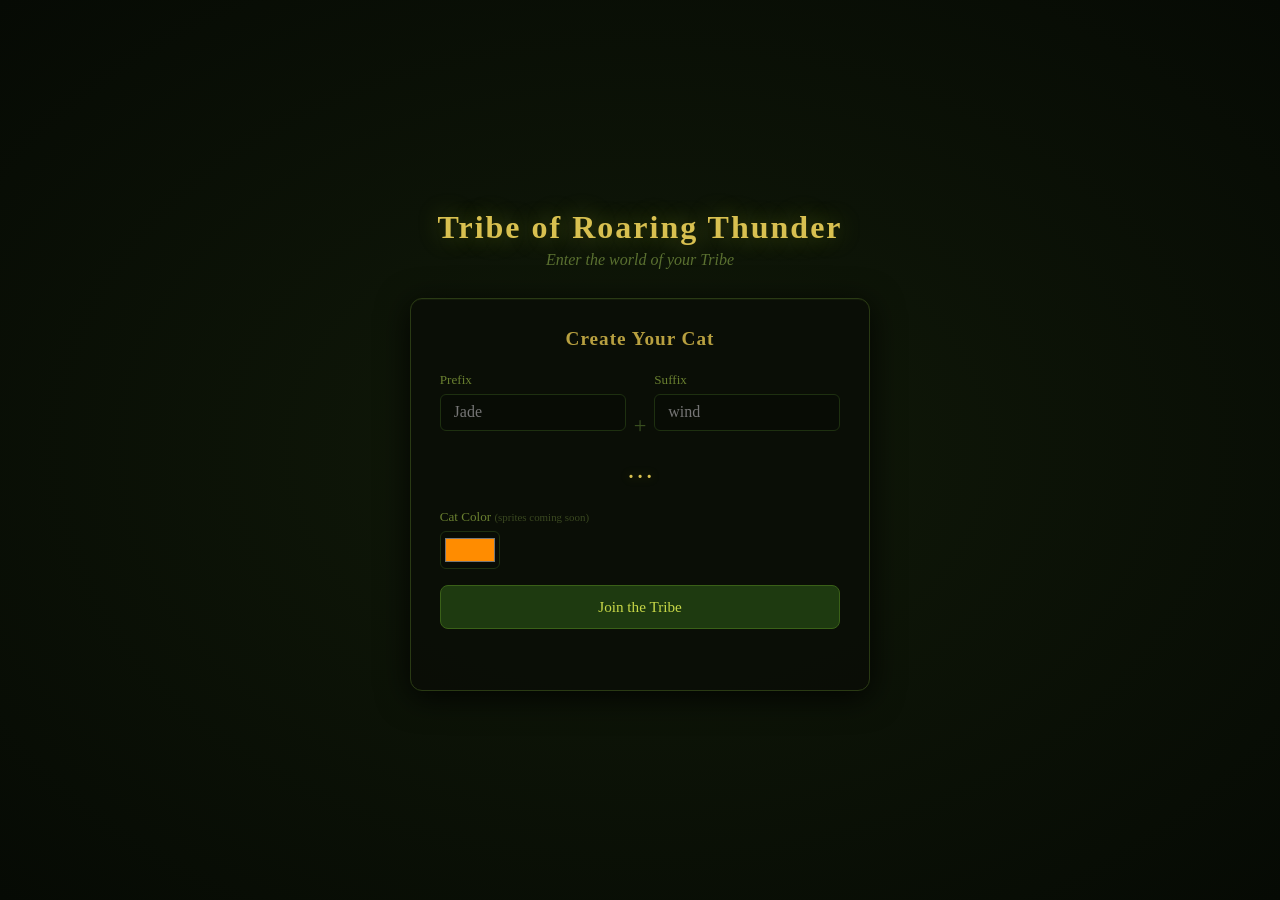
==== game.html @ fee19c8a "Initial build: forest map, login screen, basic player movement Tribe of Roaring Thunder RPG - first " ====
<!DOCTYPE html>
<html lang="en">
<head>
  <meta charset="UTF-8">
  <meta name="viewport" content="width=device-width, initial-scale=1.0">
  <title>Tribe of Roaring Thunder</title>
  <link rel="stylesheet" href="css/game.css">
</head>
<body>
  <canvas id="game-canvas"></canvas>

  <!-- HUD -->
  <div id="hud">
    <div id="player-info">
      <span id="hud-name">Loading...</span>
      <span id="hud-rank" class="rank-badge"></span>
    </div>
    <div id="time-display">
      <span id="time-icon">☀️</span>
      <span id="time-label">Day</span>
    </div>
  </div>

  <!-- Interaction prompt -->
  <div id="interaction-prompt" class="hidden">
    <span id="prompt-text"></span>
  </div>

  <!-- Den popup -->
  <div id="popup-overlay" class="hidden">
    <div id="popup-box">
      <button id="popup-close" class="popup-close-btn">✕</button>
      <div id="popup-content"></div>
    </div>
  </div>

  <!-- Chat -->
  <div id="chat-container">
    <div id="chat-messages"></div>
    <div id="chat-input-row">
      <input type="text" id="chat-input" placeholder="Speak... (Enter to send)" maxlength="200" autocomplete="off">
      <button id="chat-send-btn">▶</button>
    </div>
  </div>

  <!-- Announcements -->
  <div id="announcement-bar" class="hidden">
    <span id="announcement-text"></span>
  </div>

  <script type="module" src="js/game.js"></script>
</body>
</html>
---- css/game.css ----
* { margin: 0; padding: 0; box-sizing: border-box; }

body { background: #060a04; overflow: hidden; font-family: 'Georgia', serif; }

#game-canvas { display: block; }

/* ── HUD ──────────────────────────────────────────────────────────────── */
#hud {
  position: fixed; top: 12px; left: 12px;
  display: flex; align-items: center; gap: 12px;
  z-index: 100; pointer-events: none;
}

#player-info {
  background: rgba(6,10,4,0.88);
  border: 1px solid #2a3a14;
  border-radius: 8px;
  padding: 7px 14px;
  display: flex; align-items: center; gap: 8px;
}

#hud-name { color: #c8d848; font-size: 0.92rem; font-weight: bold; }

.rank-badge {
  font-size: 0.72rem; padding: 2px 6px;
  border-radius: 4px; background: #141e08; color: #8aaa30;
}

#time-display {
  background: rgba(6,10,4,0.88);
  border: 1px solid #2a3a14;
  border-radius: 8px;
  padding: 7px 12px;
  display: flex; align-items: center; gap: 6px;
  color: #8aaa30; font-size: 0.82rem;
}

/* ── Interaction prompt ───────────────────────────────────────────────── */
#interaction-prompt {
  position: fixed; bottom: 90px; left: 50%; transform: translateX(-50%);
  background: rgba(6,10,4,0.92);
  border: 1px solid #4a6a18;
  border-radius: 8px; padding: 7px 18px;
  color: #c8d848; font-size: 0.88rem;
  z-index: 100; pointer-events: none;
  animation: blink 1.6s infinite;
}
@keyframes blink {
  0%, 100% { opacity: 0.75; }
  50% { opacity: 1; }
}

/* ── Popup ────────────────────────────────────────────────────────────── */
#popup-overlay {
  position: fixed; inset: 0;
  background: rgba(0,0,0,0.72);
  z-index: 200;
  display: flex; align-items: center; justify-content: center;
}

#popup-box {
  background: #080c05;
  border: 1px solid #3a5018;
  border-radius: 12px;
  padding: 1.8rem; max-width: 460px; width: 90%;
  max-height: 80vh; overflow-y: auto;
  position: relative;
  box-shadow: 0 10px 48px rgba(0,0,0,0.9);
}

.popup-close-btn {
  position: absolute; top: 12px; right: 12px;
  background: transparent; border: none;
  color: #3a5020; font-size: 1.05rem; cursor: pointer; padding: 4px 8px;
}
.popup-close-btn:hover { color: #c8d848; }

#popup-content h2 { color: #c8d848; font-size: 1.2rem; margin-bottom: 0.9rem; padding-right: 2rem; }
#popup-content p  { color: #7a9040; font-size: 0.88rem; margin-bottom: 1rem; line-height: 1.5; }

.popup-btn {
  display: block; width: 100%;
  background: #111a08; border: 1px solid #3a5018;
  border-radius: 7px; padding: 0.65rem 1rem;
  color: #b0c038; font-family: 'Georgia', serif; font-size: 0.88rem;
  cursor: pointer; margin-bottom: 0.5rem; text-align: left;
  transition: background 0.14s;
}
.popup-btn:hover { background: #1a2810; }

/* ── Chat ─────────────────────────────────────────────────────────────── */
#chat-container {
  position: fixed; bottom: 12px; right: 12px;
  width: 290px; z-index: 100;
}

#chat-messages {
  background: rgba(6,10,4,0.82);
  border: 1px solid #1e2e10;
  border-radius: 8px 8px 0 0;
  height: 160px; overflow-y: auto;
  padding: 8px; display: flex; flex-direction: column; gap: 4px;
}
#chat-messages::-webkit-scrollbar { width: 3px; }
#chat-messages::-webkit-scrollbar-thumb { background: #2a3a14; border-radius: 2px; }

.chat-msg { font-size: 0.8rem; line-height: 1.3; word-break: break-word; }
.chat-msg .sender { color: #a0b830; font-weight: bold; }
.chat-msg .text   { color: #687a30; }
.chat-msg.system  { color: #3a5020; font-style: italic; }

.chat-msg.announcement {
  background: rgba(30,48,10,0.45);
  border-left: 2px solid #c8d848;
  padding: 3px 6px; border-radius: 0 4px 4px 0;
}
.chat-msg.announcement .sender { color: #c8d848; }

#chat-input-row { display: flex; gap: 3px; }

#chat-input {
  flex: 1; background: #080c05;
  border: 1px solid #1e2e10; border-top: none; border-radius: 0 0 0 8px;
  padding: 7px 9px; color: #a0b830;
  font-family: 'Georgia', serif; font-size: 0.8rem; outline: none;
}
#chat-input:focus { border-color: #3a5018; }

#chat-send-btn {
  background: #111a08; border: 1px solid #1e2e10;
  border-top: none; border-left: none; border-radius: 0 0 8px 0;
  padding: 7px 11px; color: #8aaa30; cursor: pointer; font-size: 0.85rem;
}
#chat-send-btn:hover { background: #1a2810; }

/* ── Announcements ────────────────────────────────────────────────────── */
#announcement-bar {
  position: fixed; top: 56px; left: 50%; transform: translateX(-50%);
  background: rgba(14,24,6,0.96);
  border: 1px solid #c8d848; border-radius: 8px;
  padding: 9px 20px; color: #c8d848; font-size: 0.9rem;
  z-index: 150; max-width: 480px; text-align: center;
  animation: slideDown 0.3s ease;
}
@keyframes slideDown {
  from { opacity: 0; transform: translateX(-50%) translateY(-10px); }
  to   { opacity: 1; transform: translateX(-50%) translateY(0); }
}

.hidden { display: none !important; }
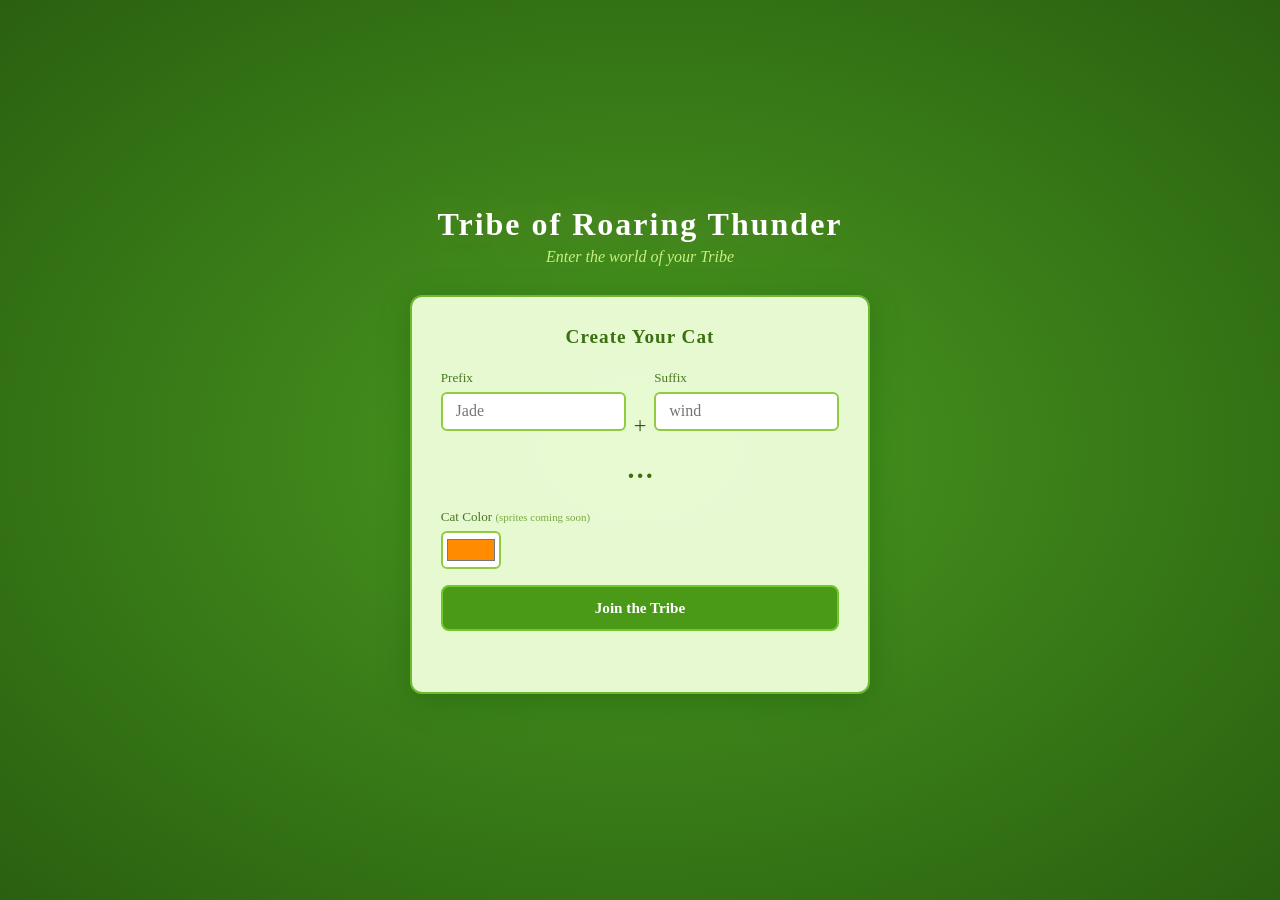
==== commit 0dd7cbf6: "Add character switcher panel on the left A thin toggle strip on the left edge slides open a panel li" ====
--- a/game.html
+++ b/game.html
@@ -48,6 +48,13 @@
     <span id="announcement-text"></span>
   </div>
 
+  <!-- Character Switcher -->
+  <button id="char-toggle-btn" title="Switch character">&#9878;</button>
+  <div id="char-panel">
+    <div class="char-panel-title">Characters</div>
+    <div id="char-list"></div>
+  </div>
+
   <script type="module" src="js/game.js"></script>
 </body>
 </html>
--- a/css/game.css
+++ b/css/game.css
@@ -1,6 +1,6 @@
 * { margin: 0; padding: 0; box-sizing: border-box; }
 
-body { background: #060a04; overflow: hidden; font-family: 'Georgia', serif; }
+body { background: #3a8c1a; overflow: hidden; font-family: 'Georgia', serif; }
 
 #game-canvas { display: block; }
 
@@ -12,37 +12,41 @@
 }
 
 #player-info {
-  background: rgba(6,10,4,0.88);
-  border: 1px solid #2a3a14;
+  background: rgba(240,255,220,0.92);
+  border: 2px solid #70c030;
   border-radius: 8px;
   padding: 7px 14px;
   display: flex; align-items: center; gap: 8px;
-}
-
-#hud-name { color: #c8d848; font-size: 0.92rem; font-weight: bold; }
+  box-shadow: 0 2px 8px rgba(0,80,0,0.2);
+}
+
+#hud-name { color: #2a6010; font-size: 0.92rem; font-weight: bold; }
 
 .rank-badge {
   font-size: 0.72rem; padding: 2px 6px;
-  border-radius: 4px; background: #141e08; color: #8aaa30;
+  border-radius: 4px; background: #c8f080; color: #2a6010;
+  font-weight: bold;
 }
 
 #time-display {
-  background: rgba(6,10,4,0.88);
-  border: 1px solid #2a3a14;
+  background: rgba(240,255,220,0.92);
+  border: 2px solid #70c030;
   border-radius: 8px;
   padding: 7px 12px;
   display: flex; align-items: center; gap: 6px;
-  color: #8aaa30; font-size: 0.82rem;
+  color: #2a6010; font-size: 0.82rem; font-weight: bold;
+  box-shadow: 0 2px 8px rgba(0,80,0,0.2);
 }
 
 /* ── Interaction prompt ───────────────────────────────────────────────── */
 #interaction-prompt {
   position: fixed; bottom: 90px; left: 50%; transform: translateX(-50%);
-  background: rgba(6,10,4,0.92);
-  border: 1px solid #4a6a18;
+  background: rgba(240,255,220,0.95);
+  border: 2px solid #70c030;
   border-radius: 8px; padding: 7px 18px;
-  color: #c8d848; font-size: 0.88rem;
+  color: #2a6010; font-size: 0.88rem; font-weight: bold;
   z-index: 100; pointer-events: none;
+  box-shadow: 0 2px 12px rgba(0,120,0,0.25);
   animation: blink 1.6s infinite;
 }
 @keyframes blink {
@@ -59,34 +63,35 @@
 }
 
 #popup-box {
-  background: #080c05;
-  border: 1px solid #3a5018;
+  background: #f5ffe8;
+  border: 2px solid #70c030;
   border-radius: 12px;
   padding: 1.8rem; max-width: 460px; width: 90%;
   max-height: 80vh; overflow-y: auto;
   position: relative;
-  box-shadow: 0 10px 48px rgba(0,0,0,0.9);
+  box-shadow: 0 10px 48px rgba(0,80,0,0.25);
 }
 
 .popup-close-btn {
   position: absolute; top: 12px; right: 12px;
   background: transparent; border: none;
-  color: #3a5020; font-size: 1.05rem; cursor: pointer; padding: 4px 8px;
-}
-.popup-close-btn:hover { color: #c8d848; }
-
-#popup-content h2 { color: #c8d848; font-size: 1.2rem; margin-bottom: 0.9rem; padding-right: 2rem; }
-#popup-content p  { color: #7a9040; font-size: 0.88rem; margin-bottom: 1rem; line-height: 1.5; }
+  color: #80b030; font-size: 1.05rem; cursor: pointer; padding: 4px 8px;
+}
+.popup-close-btn:hover { color: #2a6010; }
+
+#popup-content h2 { color: #2a6010; font-size: 1.2rem; margin-bottom: 0.9rem; padding-right: 2rem; }
+#popup-content p  { color: #5a8030; font-size: 0.88rem; margin-bottom: 1rem; line-height: 1.5; }
 
 .popup-btn {
   display: block; width: 100%;
-  background: #111a08; border: 1px solid #3a5018;
+  background: #e8f8d0; border: 2px solid #80c040;
   border-radius: 7px; padding: 0.65rem 1rem;
-  color: #b0c038; font-family: 'Georgia', serif; font-size: 0.88rem;
+  color: #2a6010; font-family: 'Georgia', serif; font-size: 0.88rem;
   cursor: pointer; margin-bottom: 0.5rem; text-align: left;
   transition: background 0.14s;
-}
-.popup-btn:hover { background: #1a2810; }
+  font-weight: bold;
+}
+.popup-btn:hover { background: #d0f0b0; }
 
 /* ── Chat ─────────────────────────────────────────────────────────────── */
 #chat-container {
@@ -95,43 +100,43 @@
 }
 
 #chat-messages {
-  background: rgba(6,10,4,0.82);
-  border: 1px solid #1e2e10;
+  background: rgba(240,255,220,0.92);
+  border: 2px solid #70c030;
   border-radius: 8px 8px 0 0;
   height: 160px; overflow-y: auto;
   padding: 8px; display: flex; flex-direction: column; gap: 4px;
 }
 #chat-messages::-webkit-scrollbar { width: 3px; }
-#chat-messages::-webkit-scrollbar-thumb { background: #2a3a14; border-radius: 2px; }
+#chat-messages::-webkit-scrollbar-thumb { background: #90cc40; border-radius: 2px; }
 
 .chat-msg { font-size: 0.8rem; line-height: 1.3; word-break: break-word; }
-.chat-msg .sender { color: #a0b830; font-weight: bold; }
-.chat-msg .text   { color: #687a30; }
-.chat-msg.system  { color: #3a5020; font-style: italic; }
+.chat-msg .sender { color: #2a6010; font-weight: bold; }
+.chat-msg .text   { color: #4a7820; }
+.chat-msg.system  { color: #7ab040; font-style: italic; }
 
 .chat-msg.announcement {
-  background: rgba(30,48,10,0.45);
-  border-left: 2px solid #c8d848;
+  background: rgba(200,240,150,0.5);
+  border-left: 3px solid #4a9a18;
   padding: 3px 6px; border-radius: 0 4px 4px 0;
 }
-.chat-msg.announcement .sender { color: #c8d848; }
+.chat-msg.announcement .sender { color: #2a6010; }
 
 #chat-input-row { display: flex; gap: 3px; }
 
 #chat-input {
-  flex: 1; background: #080c05;
-  border: 1px solid #1e2e10; border-top: none; border-radius: 0 0 0 8px;
-  padding: 7px 9px; color: #a0b830;
+  flex: 1; background: #ffffff;
+  border: 2px solid #70c030; border-top: none; border-radius: 0 0 0 8px;
+  padding: 7px 9px; color: #2a6010;
   font-family: 'Georgia', serif; font-size: 0.8rem; outline: none;
 }
-#chat-input:focus { border-color: #3a5018; }
+#chat-input:focus { border-color: #4a9a18; }
 
 #chat-send-btn {
-  background: #111a08; border: 1px solid #1e2e10;
+  background: #4a9a18; border: 2px solid #70c030;
   border-top: none; border-left: none; border-radius: 0 0 8px 0;
-  padding: 7px 11px; color: #8aaa30; cursor: pointer; font-size: 0.85rem;
-}
-#chat-send-btn:hover { background: #1a2810; }
+  padding: 7px 11px; color: #ffffff; cursor: pointer; font-size: 0.85rem; font-weight: bold;
+}
+#chat-send-btn:hover { background: #5ab020; }
 
 /* ── Announcements ────────────────────────────────────────────────────── */
 #announcement-bar {
@@ -147,4 +152,63 @@
   to   { opacity: 1; transform: translateX(-50%) translateY(0); }
 }
 
+/* ── Character Panel ──────────────────────────────────────────────────── */
+#char-toggle-btn {
+  position: fixed; left: 0; top: 50%; transform: translateY(-50%);
+  width: 28px; height: 72px;
+  background: rgba(20,40,8,0.94);
+  border: 2px solid #70c030; border-left: none;
+  border-radius: 0 8px 8px 0;
+  color: #c8f080; font-size: 1.1rem;
+  cursor: pointer; z-index: 110;
+  display: flex; align-items: center; justify-content: center;
+  transition: background 0.14s, left 0.25s;
+  padding: 0;
+}
+#char-toggle-btn:hover { background: rgba(50,90,15,0.98); }
+#char-toggle-btn.open { left: 190px; }
+
+#char-panel {
+  position: fixed; left: -194px; top: 50%; transform: translateY(-50%);
+  width: 190px;
+  background: rgba(14,28,5,0.97);
+  border: 2px solid #70c030; border-left: none; border-radius: 0 10px 10px 0;
+  padding: 12px 8px 14px;
+  z-index: 109;
+  transition: left 0.25s ease;
+  max-height: 70vh; overflow-y: auto;
+}
+#char-panel.open { left: 0; }
+
+.char-panel-title {
+  color: #c8f080; font-size: 0.75rem; font-weight: bold;
+  text-align: center; letter-spacing: 1px; text-transform: uppercase;
+  border-bottom: 1px solid rgba(112,192,48,0.35);
+  padding-bottom: 7px; margin-bottom: 9px;
+}
+
+.char-card {
+  display: flex; align-items: center; gap: 9px;
+  padding: 7px 8px; border-radius: 7px; margin-bottom: 5px;
+  cursor: pointer;
+  background: rgba(40,70,12,0.55);
+  border: 1px solid transparent;
+  transition: background 0.13s, border-color 0.13s;
+}
+.char-card:hover  { background: rgba(60,100,18,0.75); border-color: #70c030; }
+.char-card.active { background: rgba(50,90,14,0.95);  border-color: #c8f080; }
+
+.char-portrait {
+  width: 42px; height: 42px; border-radius: 50%; flex-shrink: 0;
+  background: rgba(0,0,0,0.45);
+  border: 2px solid rgba(112,192,48,0.55);
+  overflow: hidden;
+  display: flex; align-items: center; justify-content: center;
+}
+.char-portrait img { width: 130%; height: 130%; object-fit: cover; object-position: center top; }
+
+.char-info { flex: 1; min-width: 0; }
+.char-name { color: #e8f8c0; font-size: 0.82rem; font-weight: bold; white-space: nowrap; overflow: hidden; text-overflow: ellipsis; }
+.char-rank { color: #80b838; font-size: 0.68rem; text-transform: capitalize; margin-top: 1px; }
+
 .hidden { display: none !important; }
